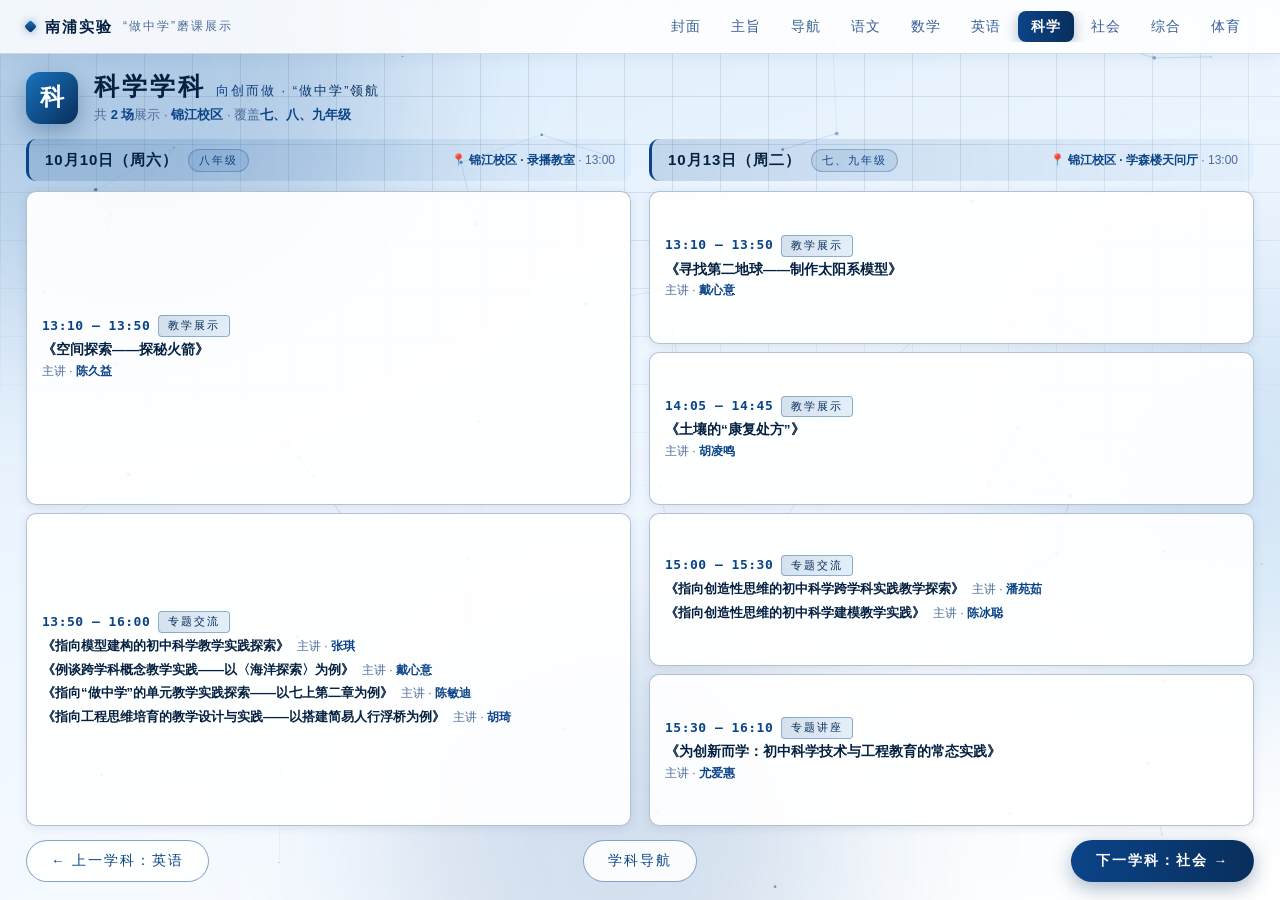
==== WZNP/kexue.html @ 7d2268b5 "Test v1.0" ====
<!DOCTYPE html>
<html lang="zh-CN">
<head>
<meta charset="UTF-8">
<meta name="viewport" content="width=device-width, initial-scale=1.0">
<title>科学学科 · “做中学”磨课展示活动</title>
<link rel="stylesheet" href="css/style.css">
</head>
<body>
<div class="bg-grid"></div>
<div class="glow g1"></div><div class="glow g2"></div><div class="glow g3"></div>
<canvas id="particles"></canvas>

<nav class="topbar">
  <a class="logo" href="index.html"><span class="logo-dot"></span>南浦实验 <em>“做中学”磨课展示</em></a>
  <div class="nav-links">
    <a href="index.html">封面</a>
    <a href="zhuzhi.html">主旨</a>
    <a href="menu.html">导航</a>
    <a href="yuwen.html">语文</a>
    <a href="shuxue.html">数学</a>
    <a href="yingyu.html">英语</a>
    <a href="kexue.html" class="on">科学</a>
    <a href="shehui.html">社会</a>
    <a href="zonghe.html">综合</a>
    <a href="tiyu.html">体育</a>
  </div>
</nav>

<div class="screen">
  <div class="sub-head">
    <div class="sub-icon">科</div>
    <div class="sub-info">
      <h1>科学学科<span>向创而做 · “做中学”领航</span></h1>
      <p>共 <b>2 场</b>展示 · <b>锦江校区</b> · 覆盖<b>七、八、九年级</b></p>
    </div>
  </div>

  <div class="sessions">
    <div class="s-col">
      <div class="s-col-head">
        <span class="date">10月10日（周六）</span><span class="tag">八年级</span>
        <span class="loc">📍 <b>锦江校区 · 录播教室</b> · 13:00</span>
      </div>
      <div class="s-list">
        <div class="s-item">
          <div class="s-top"><span class="s-time">13:10 — 13:50</span><span class="s-tag">教学展示</span></div>
          <div class="s-title">《空间探索——探秘火箭》</div>
          <div class="s-meta">主讲 · <b>陈久益</b></div>
        </div>
        <div class="s-item">
          <div class="s-top"><span class="s-time">13:50 — 16:00</span><span class="s-tag">专题交流</span></div>
          <div class="s-line"><span class="st">《指向模型建构的初中科学教学实践探索》</span><span class="sp">主讲 · <b>张琪</b></span></div>
          <div class="s-line"><span class="st">《例谈跨学科概念教学实践——以〈海洋探索〉为例》</span><span class="sp">主讲 · <b>戴心意</b></span></div>
          <div class="s-line"><span class="st">《指向“做中学”的单元教学实践探索——以七上第二章为例》</span><span class="sp">主讲 · <b>陈敏迪</b></span></div>
          <div class="s-line"><span class="st">《指向工程思维培育的教学设计与实践——以搭建简易人行浮桥为例》</span><span class="sp">主讲 · <b>胡琦</b></span></div>
        </div>
      </div>
    </div>

    <div class="s-col">
      <div class="s-col-head">
        <span class="date">10月13日（周二）</span><span class="tag">七、九年级</span>
        <span class="loc">📍 <b>锦江校区 · 学森楼天问厅</b> · 13:00</span>
      </div>
      <div class="s-list">
        <div class="s-item">
          <div class="s-top"><span class="s-time">13:10 — 13:50</span><span class="s-tag">教学展示</span></div>
          <div class="s-title">《寻找第二地球——制作太阳系模型》</div>
          <div class="s-meta">主讲 · <b>戴心意</b></div>
        </div>
        <div class="s-item">
          <div class="s-top"><span class="s-time">14:05 — 14:45</span><span class="s-tag">教学展示</span></div>
          <div class="s-title">《土壤的“康复处方”》</div>
          <div class="s-meta">主讲 · <b>胡凌鸣</b></div>
        </div>
        <div class="s-item">
          <div class="s-top"><span class="s-time">15:00 — 15:30</span><span class="s-tag">专题交流</span></div>
          <div class="s-line"><span class="st">《指向创造性思维的初中科学跨学科实践教学探索》</span><span class="sp">主讲 · <b>潘苑茹</b></span></div>
          <div class="s-line"><span class="st">《指向创造性思维的初中科学建模教学实践》</span><span class="sp">主讲 · <b>陈冰聪</b></span></div>
        </div>
        <div class="s-item">
          <div class="s-top"><span class="s-time">15:30 — 16:10</span><span class="s-tag">专题讲座</span></div>
          <div class="s-title">《为创新而学：初中科学技术与工程教育的常态实践》</div>
          <div class="s-meta">主讲 · <b>尤爱惠</b></div>
        </div>
      </div>
    </div>
  </div>

  <div class="page-nav">
    <a class="btn" href="yingyu.html">← 上一学科：英语</a>
    <a class="btn" href="menu.html">学科导航</a>
    <a class="btn primary" href="shehui.html">下一学科：社会 →</a>
  </div>
</div>

<script src="js/common.js"></script>
</body>
</html>
---- WZNP/css/style.css ----
:root{
  --bg:#e6f1fd;
  --card:rgba(255,255,255,.92);
  --card-border:rgba(10,52,100,.30);
  --ink:#052142;
  --muted:#4c6c9a;
  --accent:#0b4488;
  --blue:#092e5c;
  --cyan:#1873bd;
}
*{margin:0;padding:0;box-sizing:border-box;}
html,body{height:100%;}
body{
  font-family:"PingFang SC","Microsoft YaHei","Segoe UI",sans-serif;
  background:linear-gradient(160deg,#d9ebfb 0%,#eef6ff 45%,#ffffff 100%);
  color:var(--ink);
  overflow:hidden;
  line-height:1.6;
}
a{text-decoration:none;}

/* ---------- 背景层（蓝白科技感） ---------- */
.bg-grid{
  position:fixed;inset:0;z-index:0;pointer-events:none;
  background-image:
    linear-gradient(rgba(10,52,100,.11) 1px,transparent 1px),
    linear-gradient(90deg,rgba(10,52,100,.11) 1px,transparent 1px);
  background-size:48px 48px;
  mask-image:radial-gradient(ellipse 90% 60% at 50% 0%,#000 40%,transparent 100%);
  -webkit-mask-image:radial-gradient(ellipse 90% 60% at 50% 0%,#000 40%,transparent 100%);
}
.glow{position:fixed;border-radius:50%;filter:blur(90px);z-index:0;pointer-events:none;}
.glow.g1{width:520px;height:520px;background:rgba(13,77,150,.22);top:-180px;left:-120px;}
.glow.g2{width:420px;height:420px;background:rgba(29,124,201,.16);top:30%;right:-160px;}
.glow.g3{width:460px;height:460px;background:rgba(13,77,150,.16);bottom:-180px;left:30%;}
#particles{position:fixed;inset:0;z-index:0;pointer-events:none;}

/* ---------- 吸顶导航 ---------- */
.topbar{
  position:fixed;top:0;left:0;right:0;z-index:50;
  display:flex;align-items:center;gap:20px;padding:0 26px;height:54px;
  background:rgba(255,255,255,.85);backdrop-filter:blur(14px);
  border-bottom:1px solid rgba(10,52,100,.16);
  box-shadow:0 2px 18px rgba(10,52,100,.08);
}
.logo{display:flex;align-items:center;gap:10px;color:var(--ink);font-size:15px;font-weight:700;letter-spacing:2px;white-space:nowrap;}
.logo em{font-style:normal;font-size:12px;color:var(--muted);font-weight:400;}
.logo-dot{width:9px;height:9px;flex:none;background:linear-gradient(135deg,#1873bd,var(--blue));border-radius:2px;box-shadow:0 0 10px rgba(13,77,150,.5);transform:rotate(45deg);animation:pulse 1.6s infinite;}
@keyframes pulse{0%,100%{opacity:1}50%{opacity:.35}}
.nav-links{margin-left:auto;display:flex;gap:4px;overflow-x:auto;scrollbar-width:none;}
.nav-links::-webkit-scrollbar{display:none;}
.nav-links a{
  padding:5px 13px;border-radius:8px;font-size:13.5px;color:#3a5f95;
  letter-spacing:1px;white-space:nowrap;transition:.2s;
}
.nav-links a:hover{color:var(--accent);background:rgba(13,77,150,.08);}
.nav-links a.on{
  color:#fff;font-weight:700;
  background:linear-gradient(90deg,var(--accent),var(--blue));
  box-shadow:0 4px 14px rgba(10,52,100,.35);
}

/* ---------- 一屏页面骨架 ---------- */
.screen{
  position:relative;z-index:2;height:100vh;
  display:flex;flex-direction:column;
  max-width:1280px;width:100%;margin:0 auto;
  padding:70px 26px 18px;
}

/* 学科页头 */
.sub-head{display:flex;align-items:center;gap:16px;margin-bottom:14px;animation:fadeUp .5s ease;}
.sub-icon{
  width:52px;height:52px;flex:none;border-radius:14px;
  display:flex;align-items:center;justify-content:center;
  font-size:24px;font-weight:800;color:#fff;
  background:linear-gradient(135deg,#1873bd,var(--blue));
  box-shadow:0 8px 24px rgba(10,52,100,.35);
}
.sub-info h1{font-size:25px;letter-spacing:3px;color:#052142;line-height:1.3;}
.sub-info h1 span{
  font-size:13px;letter-spacing:2px;font-weight:400;
  background:linear-gradient(90deg,#0b4488,#092e5c);
  -webkit-background-clip:text;background-clip:text;-webkit-text-fill-color:transparent;
  margin-left:10px;
}
.sub-info p{font-size:13px;color:var(--muted);margin-top:2px;}
.sub-info p b{color:var(--accent);font-weight:600;}

/* 学科横幅 */
.s-banner{
  margin-bottom:12px;padding:10px 18px;border-radius:10px;text-align:center;
  background:linear-gradient(90deg,rgba(13,77,150,.17),rgba(29,124,201,.08),rgba(13,77,150,.17));
  border:1px solid rgba(13,77,150,.38);font-size:14.5px;font-weight:700;
  letter-spacing:3px;color:#092e5c;animation:fadeUp .5s ease;
}

/* 日程列 */
.sessions{flex:1;display:flex;gap:18px;min-height:0;animation:fadeUp .6s ease;}
.sessions.single{max-width:900px;margin:0 auto;width:100%;}
.s-col{flex:1;display:flex;flex-direction:column;min-width:0;min-height:0;}
.s-col-head{
  padding:9px 16px;border-radius:10px;margin-bottom:10px;
  background:linear-gradient(90deg,rgba(13,77,150,.17),rgba(29,124,201,.04));
  border-left:3px solid #0b4488;
  display:flex;flex-wrap:wrap;align-items:center;gap:6px 10px;
}
.s-col-head .date{font-size:15px;font-weight:700;color:#052142;letter-spacing:1px;}
.s-col-head .tag{
  padding:2px 10px;border-radius:999px;font-size:11px;letter-spacing:2px;
  background:rgba(13,77,150,.10);color:var(--accent);border:1px solid rgba(13,77,150,.30);
}
.s-col-head .loc{margin-left:auto;font-size:12px;color:var(--muted);}
.s-col-head .loc b{color:var(--accent);font-weight:600;}

.s-list{flex:1;display:flex;flex-direction:column;gap:8px;min-height:0;}
.s-item{
  flex:1;min-height:0;overflow:hidden;
  background:var(--card);border:1px solid var(--card-border);border-radius:10px;
  padding:8px 15px;display:flex;flex-direction:column;justify-content:center;
  box-shadow:0 2px 10px rgba(10,52,100,.10);
  transition:border-color .25s, box-shadow .25s, transform .25s;
}
.s-item:hover{
  border-color:rgba(13,77,150,.5);
  box-shadow:0 8px 24px rgba(10,52,100,.18);
  transform:translateY(-2px);
}
.s-top{display:flex;flex-wrap:wrap;align-items:center;gap:8px;}
.s-time{font-family:"Consolas","DIN Alternate",monospace;font-weight:700;color:var(--accent);font-size:13px;letter-spacing:.5px;}
.s-tag{
  font-size:11px;padding:1px 9px;border-radius:4px;letter-spacing:2px;
  background:linear-gradient(90deg,rgba(13,77,150,.17),rgba(29,124,201,.12));
  border:1px solid rgba(13,77,150,.38);color:#092e5c;
}
.s-title{font-size:13.5px;color:#052142;font-weight:600;margin-top:3px;line-height:1.45;}
.s-meta{font-size:12px;color:var(--muted);margin-top:2px;}
.s-meta b{color:var(--accent);font-weight:600;}
.s-line{display:flex;flex-wrap:wrap;align-items:baseline;gap:8px;margin-top:3px;}
.s-line .st{font-size:13px;color:#052142;font-weight:600;}
.s-line .sp{font-size:12px;color:var(--muted);white-space:nowrap;}
.s-line .sp b{color:var(--accent);font-weight:600;}

/* 页底导航 */
.page-nav{display:flex;justify-content:space-between;gap:12px;margin-top:14px;animation:fadeUp .7s ease;}
.btn{
  padding:9px 24px;border-radius:999px;font-size:13.5px;letter-spacing:2px;
  border:1px solid rgba(13,77,150,.50);color:var(--accent);
  background:rgba(255,255,255,.9);transition:.25s;white-space:nowrap;
}
.btn:hover{
  border-color:var(--accent);color:#fff;
  background:linear-gradient(90deg,#0b4488,#092e5c);
  box-shadow:0 6px 20px rgba(10,52,100,.35);transform:translateY(-2px);
}
.btn.primary{
  color:#fff;font-weight:700;
  background:linear-gradient(90deg,var(--accent),var(--blue));
  border-color:transparent;box-shadow:0 6px 20px rgba(10,52,100,.35);
}
.btn.primary:hover{filter:brightness(1.08);box-shadow:0 10px 28px rgba(10,52,100,.5);}

@keyframes fadeUp{from{opacity:0;transform:translateY(14px)}to{opacity:1;transform:none}}

/* ---------- 封面页 ---------- */
.cover{
  position:relative;z-index:2;height:100vh;
  display:flex;flex-direction:column;align-items:center;justify-content:center;
  text-align:center;padding:24px;
}
.cover-logo{
  width:min(340px,34vh);height:auto;object-fit:contain;margin-bottom:16px;
  filter:drop-shadow(0 12px 30px rgba(10,52,100,.35));
  animation:fadeUp .5s ease;
}
.ring{position:absolute;border-radius:50%;pointer-events:none;}
.r1{width:640px;height:640px;border:1px dashed rgba(13,77,150,.30);animation:spin 40s linear infinite;}
.r2{width:480px;height:480px;border:1px solid rgba(29,124,201,.22);animation:spin 30s linear infinite reverse;}
.r3{width:820px;height:820px;border:1px dashed rgba(13,77,150,.17);animation:spin 70s linear infinite;}
@keyframes spin{to{transform:rotate(360deg)}}
.cover-badge{
  display:inline-flex;align-items:center;gap:12px;
  padding:11px 30px;border-radius:999px;
  border:1px solid rgba(13,77,150,.50);
  background:linear-gradient(90deg,rgba(13,77,150,.10),rgba(29,124,201,.06));
  font-size:21px;font-weight:700;letter-spacing:2px;color:var(--accent);
  box-shadow:0 0 14px rgba(13,77,150,.17);
  margin-bottom:18px;animation:fadeUp .6s ease;
}
.cover-badge .dot{width:8px;height:8px;border-radius:50%;background:#0b4488;box-shadow:0 0 10px rgba(13,77,150,.6);animation:pulse 1.6s infinite;}
.cover-title{
  font-size:clamp(30px,5.4vw,54px);font-weight:800;letter-spacing:3px;line-height:1.35;
  background:linear-gradient(180deg,#052142 15%,#0b4488 60%,#1873bd 100%);
  -webkit-background-clip:text;background-clip:text;-webkit-text-fill-color:transparent;
  animation:fadeUp .7s ease;
}
.cover-sub{font-size:clamp(13px,1.8vw,17px);color:#2f5286;letter-spacing:8px;margin-top:14px;animation:fadeUp .8s ease;}
.cover-line{
  width:260px;height:2px;margin:14px auto;
  background:linear-gradient(90deg,transparent,#0b4488,transparent);position:relative;
  animation:fadeUp .9s ease;
}
.cover-line::after{content:"";position:absolute;left:50%;top:-3px;width:8px;height:8px;transform:translateX(-50%) rotate(45deg);background:#0b4488;box-shadow:0 0 14px rgba(13,77,150,.5);}
.cover-org{font-size:14px;color:#2f5286;letter-spacing:4px;animation:fadeUp 1s ease;}
.cover-btn{
  margin-top:24px;padding:14px 52px;border-radius:999px;
  font-size:16px;font-weight:700;letter-spacing:5px;color:#fff;
  background:linear-gradient(90deg,#0b4488,#092e5c);
  box-shadow:0 10px 34px rgba(10,52,100,.4);
  transition:.3s;animation:fadeUp 1.1s ease;
  display:inline-flex;align-items:center;gap:10px;
}
.cover-btn:hover{transform:translateY(-3px) scale(1.03);box-shadow:0 16px 46px rgba(10,52,100,.55);}
.cover-btn .arrow{animation:nudge 1.4s infinite;}
@keyframes nudge{0%,100%{transform:translateX(0)}50%{transform:translateX(5px)}}
.cover-foot{
  position:absolute;bottom:24px;left:0;right:0;text-align:center;
  font-size:12px;color:#6f8dbb;letter-spacing:3px;
  animation:fadeUp 1.2s ease;
}

/* ---------- 学科导航页 ---------- */
.menu-head{display:flex;flex-wrap:wrap;align-items:flex-end;gap:14px 24px;margin-bottom:16px;animation:fadeUp .5s ease;}
.menu-head h1{font-size:24px;letter-spacing:3px;color:#052142;}
.menu-head h1 em{font-style:normal;
  background:linear-gradient(90deg,#0b4488,#092e5c);
  -webkit-background-clip:text;background-clip:text;-webkit-text-fill-color:transparent;}
.menu-stats{margin-left:auto;display:flex;gap:10px;flex-wrap:wrap;}
.mstat{
  padding:6px 16px;border-radius:10px;text-align:center;
  background:var(--card);border:1px solid var(--card-border);
  box-shadow:0 2px 10px rgba(10,52,100,.10);
}
.mstat .n{font-size:18px;font-weight:800;color:var(--accent);font-family:"Consolas",monospace;}
.mstat .l{font-size:10.5px;color:var(--muted);letter-spacing:2px;}
.menu-grid{
  flex:1;display:grid;gap:14px;min-height:0;
  grid-template-columns:repeat(4,1fr);grid-auto-rows:1fr;
  animation:fadeUp .6s ease;
}
.mcard{
  position:relative;display:flex;flex-direction:column;justify-content:center;gap:8px;
  background:var(--card);border:1px solid var(--card-border);border-radius:14px;
  padding:18px 20px;color:var(--ink);
  box-shadow:0 2px 10px rgba(10,52,100,.10);
  transition:transform .25s, border-color .25s, box-shadow .25s;
  overflow:hidden;
}
.mcard::after{
  content:"";position:absolute;top:0;left:0;right:0;height:2px;
  background:linear-gradient(90deg,transparent,#0b4488,transparent);opacity:0;transition:.25s;
}
.mcard:hover{transform:translateY(-4px);border-color:rgba(13,77,150,.45);box-shadow:0 14px 34px rgba(10,52,100,.18);}
.mcard:hover::after{opacity:1;}
.mcard .mi{
  width:44px;height:44px;border-radius:12px;display:flex;align-items:center;justify-content:center;
  font-size:20px;font-weight:800;color:#fff;
  background:linear-gradient(135deg,#1873bd,var(--blue));
  box-shadow:0 6px 16px rgba(10,52,100,.35);
}
.mcard h3{font-size:16px;letter-spacing:2px;color:#052142;}
.mcard .mline{font-size:12px;color:var(--muted);line-height:1.6;}
.mcard .mline b{color:var(--accent);font-weight:600;}
.mcard .go{font-size:12px;color:var(--accent);letter-spacing:2px;}
.mcard.info{border-style:dashed;background:rgba(13,77,150,.04);}
.mcard.info .kw{font-size:13.5px;color:#33507b;line-height:1.9;letter-spacing:1px;}
.mcard.info .kw span{color:var(--accent);font-weight:700;}

/* ---------- 响应式 ---------- */
@media (max-height:800px){
  .cover-logo{width:min(260px,28vh);height:auto;margin-bottom:12px;}
  .cover-badge{font-size:17px;padding:9px 24px;letter-spacing:1.5px;}
  .cover-title{font-size:clamp(24px,4.6vw,44px);}
  .sub-info h1{font-size:21px;}
  .sub-icon{width:44px;height:44px;font-size:20px;}
  .s-title,.s-line .st{font-size:12.5px;}
  .s-meta,.s-line .sp,.s-col-head .loc{font-size:11.5px;}
  .screen{padding-top:64px;}
}
@media (max-width:860px){
  .menu-grid{grid-template-columns:repeat(2,1fr);}
  .sessions{flex-direction:column;overflow-y:auto;}
  .logo em{display:none;}
}
@media (max-width:640px){
  body{overflow:auto;}
  .screen,.cover{height:auto;min-height:100vh;}
  .sessions.single{max-width:100%;}
  .menu-grid{grid-auto-rows:minmax(130px,auto);}
  .page-nav{flex-direction:column;}
  .btn{text-align:center;}
  .cover-logo{width:min(220px,55vw);height:auto;}
  .cover-badge{font-size:15px;padding:9px 18px;letter-spacing:1px;}
}

/* ---------- 活动主旨页（简洁大气 · 左对齐） ---------- */
.z-wrap{
  max-width:960px;width:100%;margin:0 auto;flex:1;min-height:0;
  display:flex;flex-direction:column;justify-content:center;gap:28px;
  animation:fadeUp .6s ease;overflow:hidden;
}
.z-label{
  display:flex;align-items:center;gap:12px;
  font-size:13px;letter-spacing:4px;color:var(--accent);font-weight:600;
}
.z-label::before{content:"";width:26px;height:2px;background:var(--accent);}
.z-theme{
  font-size:clamp(24px,3.4vw,34px);font-weight:800;letter-spacing:3px;
  color:#052142;line-height:1.45;margin-top:6px;
}
.z-text{max-width:840px;}
.z-text p{color:#33497c;font-size:15px;line-height:2;text-align:justify;text-indent:2em;}
.z-text p b{color:var(--accent);font-weight:600;}
.z-kws{display:flex;gap:40px;flex-wrap:wrap;}
.z-item{border-left:2px solid rgba(13,77,150,.50);padding-left:16px;}
.z-item .no{font-size:12px;letter-spacing:3px;color:var(--accent);font-family:"Consolas",monospace;}
.z-item .t{font-size:19px;font-weight:800;letter-spacing:2px;color:#052142;margin:2px 0;}
.z-item .t span{color:var(--accent);}
.z-item .d{font-size:12px;color:var(--muted);letter-spacing:1px;}
.z-foot{color:var(--muted);font-size:13px;letter-spacing:2px;}
@media (max-width:640px){.z-kws{flex-direction:column;gap:18px;}}
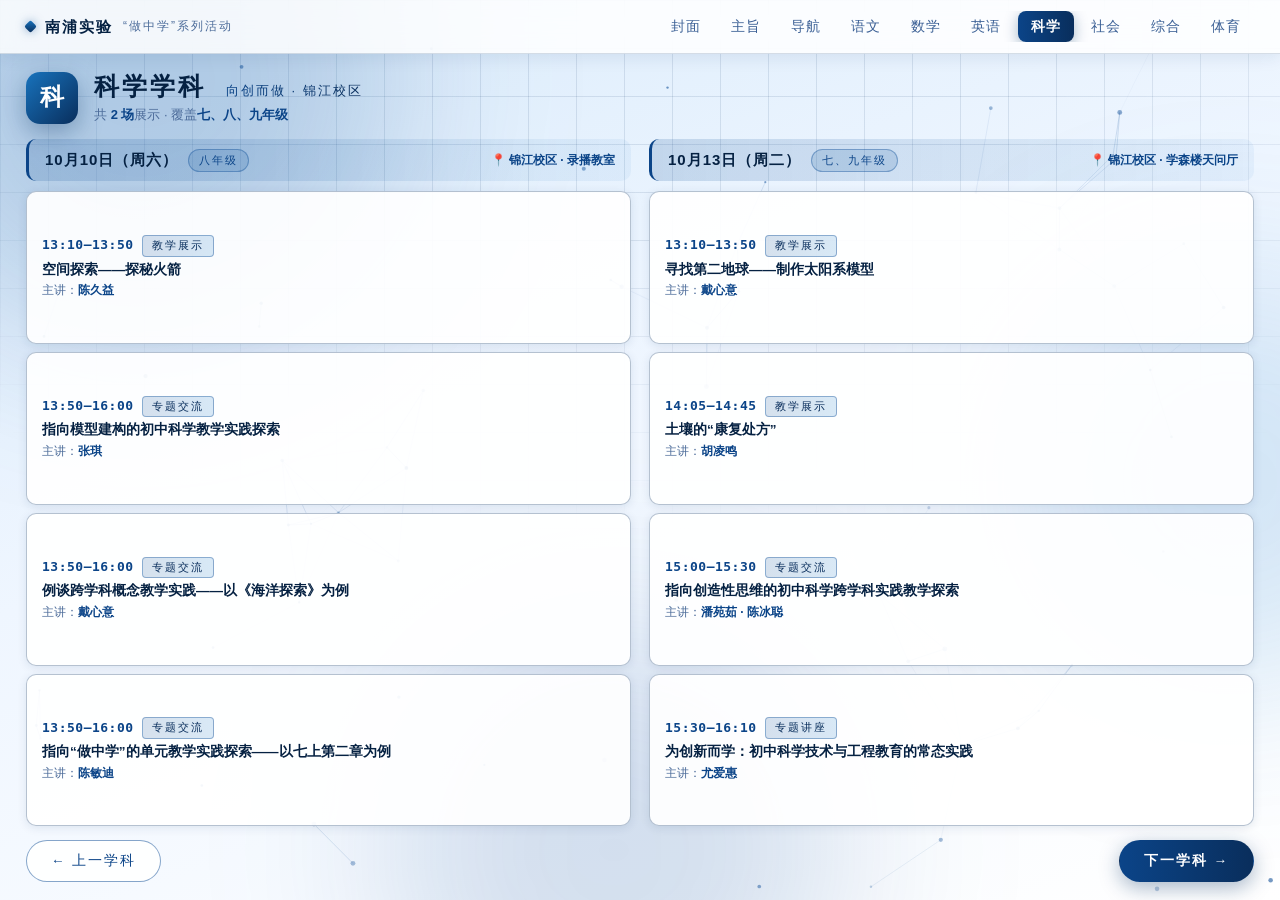
==== commit 63f952bf: "WZNP v2.0" ====
--- a/WZNP/kexue.html
+++ b/WZNP/kexue.html
@@ -3,7 +3,7 @@
 <head>
 <meta charset="UTF-8">
 <meta name="viewport" content="width=device-width, initial-scale=1.0">
-<title>科学学科 · “做中学”磨课展示活动</title>
+<title>科学学科 · “做中学”系列活动</title>
 <link rel="stylesheet" href="css/style.css">
 </head>
 <body>
@@ -12,7 +12,7 @@
 <canvas id="particles"></canvas>
 
 <nav class="topbar">
-  <a class="logo" href="index.html"><span class="logo-dot"></span>南浦实验 <em>“做中学”磨课展示</em></a>
+  <a class="logo" href="index.html"><span class="logo-dot"></span>南浦实验 <em>“做中学”系列活动</em></a>
   <div class="nav-links">
     <a href="index.html">封面</a>
     <a href="zhuzhi.html">主旨</a>
@@ -31,67 +31,75 @@
   <div class="sub-head">
     <div class="sub-icon">科</div>
     <div class="sub-info">
-      <h1>科学学科<span>向创而做 · “做中学”领航</span></h1>
-      <p>共 <b>2 场</b>展示 · <b>锦江校区</b> · 覆盖<b>七、八、九年级</b></p>
+      <h1>科学学科 <span>向创而做 · 锦江校区</span></h1>
+      <p>共 <b>2 场</b>展示 · 覆盖<b>七、八、九年级</b></p>
     </div>
   </div>
 
   <div class="sessions">
     <div class="s-col">
       <div class="s-col-head">
-        <span class="date">10月10日（周六）</span><span class="tag">八年级</span>
-        <span class="loc">📍 <b>锦江校区 · 录播教室</b> · 13:00</span>
+        <span class="date">10月10日（周六）</span>
+        <span class="tag">八年级</span>
+        <span class="loc">📍 <b>锦江校区 · 录播教室</b></span>
       </div>
       <div class="s-list">
         <div class="s-item">
-          <div class="s-top"><span class="s-time">13:10 — 13:50</span><span class="s-tag">教学展示</span></div>
-          <div class="s-title">《空间探索——探秘火箭》</div>
-          <div class="s-meta">主讲 · <b>陈久益</b></div>
+          <div class="s-top"><span class="s-time">13:10—13:50</span><span class="s-tag">教学展示</span></div>
+          <div class="s-title">空间探索——探秘火箭</div>
+          <div class="s-meta">主讲：<b>陈久益</b></div>
         </div>
         <div class="s-item">
-          <div class="s-top"><span class="s-time">13:50 — 16:00</span><span class="s-tag">专题交流</span></div>
-          <div class="s-line"><span class="st">《指向模型建构的初中科学教学实践探索》</span><span class="sp">主讲 · <b>张琪</b></span></div>
-          <div class="s-line"><span class="st">《例谈跨学科概念教学实践——以〈海洋探索〉为例》</span><span class="sp">主讲 · <b>戴心意</b></span></div>
-          <div class="s-line"><span class="st">《指向“做中学”的单元教学实践探索——以七上第二章为例》</span><span class="sp">主讲 · <b>陈敏迪</b></span></div>
-          <div class="s-line"><span class="st">《指向工程思维培育的教学设计与实践——以搭建简易人行浮桥为例》</span><span class="sp">主讲 · <b>胡琦</b></span></div>
+          <div class="s-top"><span class="s-time">13:50—16:00</span><span class="s-tag">专题交流</span></div>
+          <div class="s-title">指向模型建构的初中科学教学实践探索</div>
+          <div class="s-meta">主讲：<b>张琪</b></div>
+        </div>
+        <div class="s-item">
+          <div class="s-top"><span class="s-time">13:50—16:00</span><span class="s-tag">专题交流</span></div>
+          <div class="s-title">例谈跨学科概念教学实践——以《海洋探索》为例</div>
+          <div class="s-meta">主讲：<b>戴心意</b></div>
+        </div>
+        <div class="s-item">
+          <div class="s-top"><span class="s-time">13:50—16:00</span><span class="s-tag">专题交流</span></div>
+          <div class="s-title">指向“做中学”的单元教学实践探索——以七上第二章为例</div>
+          <div class="s-meta">主讲：<b>陈敏迪</b></div>
         </div>
       </div>
     </div>
-
     <div class="s-col">
       <div class="s-col-head">
-        <span class="date">10月13日（周二）</span><span class="tag">七、九年级</span>
-        <span class="loc">📍 <b>锦江校区 · 学森楼天问厅</b> · 13:00</span>
+        <span class="date">10月13日（周二）</span>
+        <span class="tag">七、九年级</span>
+        <span class="loc">📍 <b>锦江校区 · 学森楼天问厅</b></span>
       </div>
       <div class="s-list">
         <div class="s-item">
-          <div class="s-top"><span class="s-time">13:10 — 13:50</span><span class="s-tag">教学展示</span></div>
-          <div class="s-title">《寻找第二地球——制作太阳系模型》</div>
-          <div class="s-meta">主讲 · <b>戴心意</b></div>
+          <div class="s-top"><span class="s-time">13:10—13:50</span><span class="s-tag">教学展示</span></div>
+          <div class="s-title">寻找第二地球——制作太阳系模型</div>
+          <div class="s-meta">主讲：<b>戴心意</b></div>
         </div>
         <div class="s-item">
-          <div class="s-top"><span class="s-time">14:05 — 14:45</span><span class="s-tag">教学展示</span></div>
-          <div class="s-title">《土壤的“康复处方”》</div>
-          <div class="s-meta">主讲 · <b>胡凌鸣</b></div>
+          <div class="s-top"><span class="s-time">14:05—14:45</span><span class="s-tag">教学展示</span></div>
+          <div class="s-title">土壤的“康复处方”</div>
+          <div class="s-meta">主讲：<b>胡凌鸣</b></div>
         </div>
         <div class="s-item">
-          <div class="s-top"><span class="s-time">15:00 — 15:30</span><span class="s-tag">专题交流</span></div>
-          <div class="s-line"><span class="st">《指向创造性思维的初中科学跨学科实践教学探索》</span><span class="sp">主讲 · <b>潘苑茹</b></span></div>
-          <div class="s-line"><span class="st">《指向创造性思维的初中科学建模教学实践》</span><span class="sp">主讲 · <b>陈冰聪</b></span></div>
+          <div class="s-top"><span class="s-time">15:00—15:30</span><span class="s-tag">专题交流</span></div>
+          <div class="s-title">指向创造性思维的初中科学跨学科实践教学探索</div>
+          <div class="s-meta">主讲：<b>潘苑茹 · 陈冰聪</b></div>
         </div>
         <div class="s-item">
-          <div class="s-top"><span class="s-time">15:30 — 16:10</span><span class="s-tag">专题讲座</span></div>
-          <div class="s-title">《为创新而学：初中科学技术与工程教育的常态实践》</div>
-          <div class="s-meta">主讲 · <b>尤爱惠</b></div>
+          <div class="s-top"><span class="s-time">15:30—16:10</span><span class="s-tag">专题讲座</span></div>
+          <div class="s-title">为创新而学：初中科学技术与工程教育的常态实践</div>
+          <div class="s-meta">主讲：<b>尤爱惠</b></div>
         </div>
       </div>
     </div>
   </div>
 
   <div class="page-nav">
-    <a class="btn" href="yingyu.html">← 上一学科：英语</a>
-    <a class="btn" href="menu.html">学科导航</a>
-    <a class="btn primary" href="shehui.html">下一学科：社会 →</a>
+    <a class="btn" href="yingyu.html">← 上一学科</a>
+    <a class="btn primary" href="shehui.html">下一学科 →</a>
   </div>
 </div>
 
--- a/WZNP/css/style.css
+++ b/WZNP/css/style.css
@@ -12,14 +12,14 @@
 html,body{height:100%;}
 body{
   font-family:"PingFang SC","Microsoft YaHei","Segoe UI",sans-serif;
-  background:linear-gradient(160deg,#d9ebfb 0%,#eef6ff 45%,#ffffff 100%);
+  background:linear-gradient(160deg,#d9ebfb 0%,#eff6ff 45%,#ffffff 100%);
   color:var(--ink);
   overflow:hidden;
   line-height:1.6;
 }
 a{text-decoration:none;}
 
-/* ---------- 背景层（蓝白科技感） ---------- */
+/* ---------- 背景层 ---------- */
 .bg-grid{
   position:fixed;inset:0;z-index:0;pointer-events:none;
   background-image:
@@ -41,7 +41,7 @@
   display:flex;align-items:center;gap:20px;padding:0 26px;height:54px;
   background:rgba(255,255,255,.85);backdrop-filter:blur(14px);
   border-bottom:1px solid rgba(10,52,100,.16);
-  box-shadow:0 2px 18px rgba(10,52,100,.08);
+  box-shadow:0 2px 18px rgba(10,52,100,.10);
 }
 .logo{display:flex;align-items:center;gap:10px;color:var(--ink);font-size:15px;font-weight:700;letter-spacing:2px;white-space:nowrap;}
 .logo em{font-style:normal;font-size:12px;color:var(--muted);font-weight:400;}
@@ -90,7 +90,7 @@
 /* 学科横幅 */
 .s-banner{
   margin-bottom:12px;padding:10px 18px;border-radius:10px;text-align:center;
-  background:linear-gradient(90deg,rgba(13,77,150,.17),rgba(29,124,201,.08),rgba(13,77,150,.17));
+  background:linear-gradient(90deg,rgba(13,77,150,.17),rgba(29,124,201,.10),rgba(13,77,150,.17));
   border:1px solid rgba(13,77,150,.38);font-size:14.5px;font-weight:700;
   letter-spacing:3px;color:#092e5c;animation:fadeUp .5s ease;
 }
@@ -101,14 +101,14 @@
 .s-col{flex:1;display:flex;flex-direction:column;min-width:0;min-height:0;}
 .s-col-head{
   padding:9px 16px;border-radius:10px;margin-bottom:10px;
-  background:linear-gradient(90deg,rgba(13,77,150,.17),rgba(29,124,201,.04));
+  background:linear-gradient(90deg,rgba(13,77,150,.17),rgba(29,124,201,.06));
   border-left:3px solid #0b4488;
   display:flex;flex-wrap:wrap;align-items:center;gap:6px 10px;
 }
 .s-col-head .date{font-size:15px;font-weight:700;color:#052142;letter-spacing:1px;}
 .s-col-head .tag{
   padding:2px 10px;border-radius:999px;font-size:11px;letter-spacing:2px;
-  background:rgba(13,77,150,.10);color:var(--accent);border:1px solid rgba(13,77,150,.30);
+  background:rgba(13,77,150,.14);color:var(--accent);border:1px solid rgba(13,77,150,.38);
 }
 .s-col-head .loc{margin-left:auto;font-size:12px;color:var(--muted);}
 .s-col-head .loc b{color:var(--accent);font-weight:600;}
@@ -130,7 +130,7 @@
 .s-time{font-family:"Consolas","DIN Alternate",monospace;font-weight:700;color:var(--accent);font-size:13px;letter-spacing:.5px;}
 .s-tag{
   font-size:11px;padding:1px 9px;border-radius:4px;letter-spacing:2px;
-  background:linear-gradient(90deg,rgba(13,77,150,.17),rgba(29,124,201,.12));
+  background:linear-gradient(90deg,rgba(13,77,150,.17),rgba(29,124,201,.17));
   border:1px solid rgba(13,77,150,.38);color:#092e5c;
 }
 .s-title{font-size:13.5px;color:#052142;font-weight:600;margin-top:3px;line-height:1.45;}
@@ -262,48 +262,13 @@
 .mcard .mline{font-size:12px;color:var(--muted);line-height:1.6;}
 .mcard .mline b{color:var(--accent);font-weight:600;}
 .mcard .go{font-size:12px;color:var(--accent);letter-spacing:2px;}
-.mcard.info{border-style:dashed;background:rgba(13,77,150,.04);}
-.mcard.info .kw{font-size:13.5px;color:#33507b;line-height:1.9;letter-spacing:1px;}
-.mcard.info .kw span{color:var(--accent);font-weight:700;}
-
-/* ---------- 响应式 ---------- */
-@media (max-height:800px){
-  .cover-logo{width:min(260px,28vh);height:auto;margin-bottom:12px;}
-  .cover-badge{font-size:17px;padding:9px 24px;letter-spacing:1.5px;}
-  .cover-title{font-size:clamp(24px,4.6vw,44px);}
-  .sub-info h1{font-size:21px;}
-  .sub-icon{width:44px;height:44px;font-size:20px;}
-  .s-title,.s-line .st{font-size:12.5px;}
-  .s-meta,.s-line .sp,.s-col-head .loc{font-size:11.5px;}
-  .screen{padding-top:64px;}
-}
-@media (max-width:860px){
-  .menu-grid{grid-template-columns:repeat(2,1fr);}
-  .sessions{flex-direction:column;overflow-y:auto;}
-  .logo em{display:none;}
-}
-@media (max-width:640px){
-  body{overflow:auto;}
-  .screen,.cover{height:auto;min-height:100vh;}
-  .sessions.single{max-width:100%;}
-  .menu-grid{grid-auto-rows:minmax(130px,auto);}
-  .page-nav{flex-direction:column;}
-  .btn{text-align:center;}
-  .cover-logo{width:min(220px,55vw);height:auto;}
-  .cover-badge{font-size:15px;padding:9px 18px;letter-spacing:1px;}
-}
-
-/* ---------- 活动主旨页（简洁大气 · 左对齐） ---------- */
+
+/* ---------- 活动主旨页 ---------- */
 .z-wrap{
   max-width:960px;width:100%;margin:0 auto;flex:1;min-height:0;
   display:flex;flex-direction:column;justify-content:center;gap:28px;
   animation:fadeUp .6s ease;overflow:hidden;
 }
-.z-label{
-  display:flex;align-items:center;gap:12px;
-  font-size:13px;letter-spacing:4px;color:var(--accent);font-weight:600;
-}
-.z-label::before{content:"";width:26px;height:2px;background:var(--accent);}
 .z-theme{
   font-size:clamp(24px,3.4vw,34px);font-weight:800;letter-spacing:3px;
   color:#052142;line-height:1.45;margin-top:6px;
@@ -319,3 +284,30 @@
 .z-item .d{font-size:12px;color:var(--muted);letter-spacing:1px;}
 .z-foot{color:var(--muted);font-size:13px;letter-spacing:2px;}
 @media (max-width:640px){.z-kws{flex-direction:column;gap:18px;}}
+
+/* ---------- 响应式 ---------- */
+@media (max-height:800px){
+  .cover-logo{width:min(260px,28vh);height:auto;margin-bottom:12px;}
+  .cover-badge{font-size:17px;padding:9px 24px;letter-spacing:1.5px;}
+  .cover-title{font-size:clamp(24px,4.6vw,44px);}
+  .sub-info h1{font-size:21px;}
+  .sub-icon{width:44px;height:44px;font-size:20px;}
+  .s-title,.s-line .st{font-size:12.5px;}
+  .s-meta,.s-line .sp,.s-col-head .loc{font-size:11.5px;}
+  .screen{padding-top:64px;}
+}
+@media (max-width:860px){
+  .menu-grid{grid-template-columns:repeat(2,1fr);}
+  .sessions{flex-direction:column;overflow-y:auto;}
+  .logo em{display:none;}
+}
+@media (max-width:640px){
+  body{overflow:auto;}
+  .screen,.cover{height:auto;min-height:100vh;}
+  .sessions.single{max-width:100%;}
+  .menu-grid{grid-auto-rows:minmax(130px,auto);}
+  .page-nav{flex-direction:column;}
+  .btn{text-align:center;}
+  .cover-logo{width:min(220px,55vw);height:auto;}
+  .cover-badge{font-size:15px;padding:9px 18px;letter-spacing:1px;}
+}
